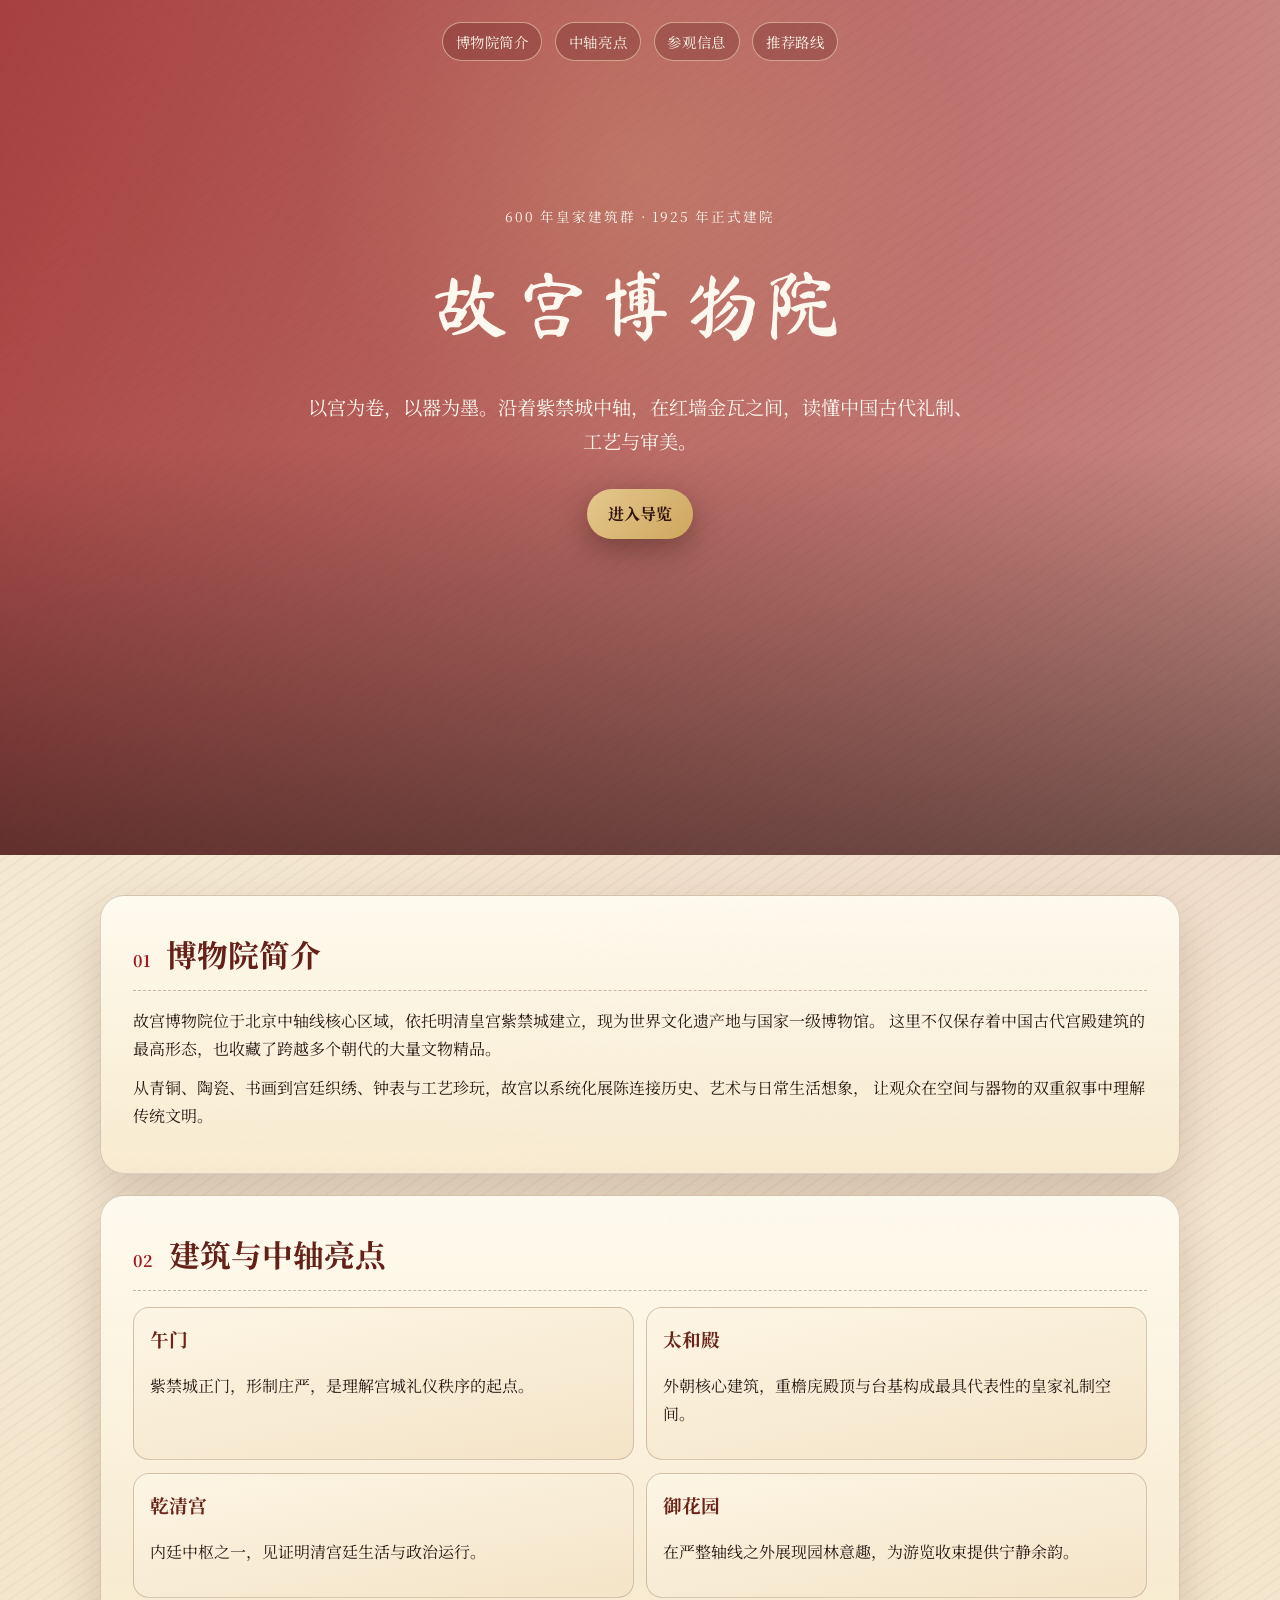
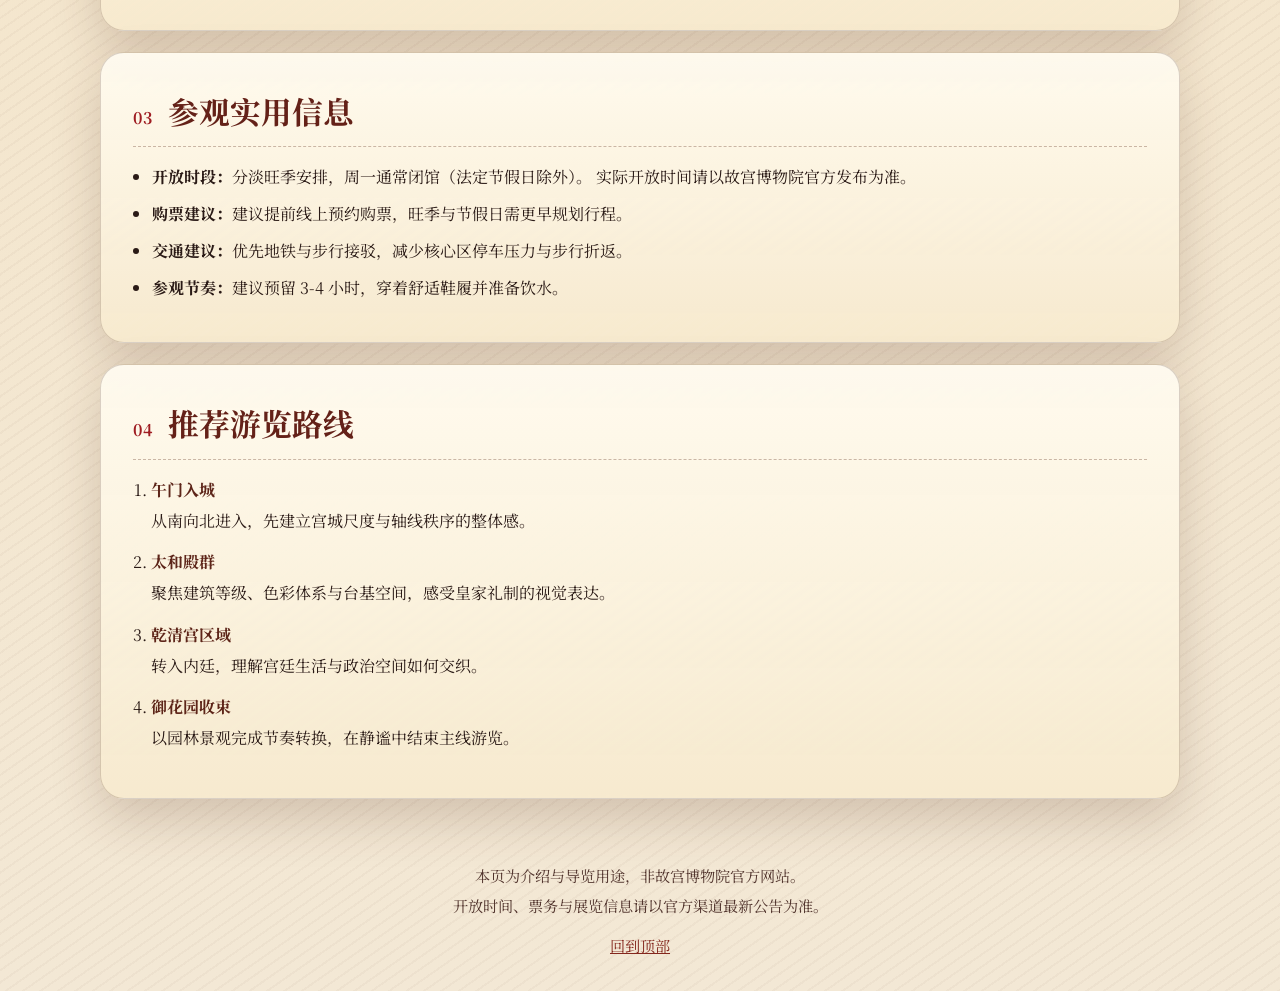
==== index.html @ 9060015d "feat: initial Forbidden City static site" ====
<!DOCTYPE html>
<html lang="zh-CN">
  <head>
    <meta charset="UTF-8" />
    <meta name="viewport" content="width=device-width, initial-scale=1.0" />
    <meta
      name="description"
      content="故宫博物院艺术风静态导览页，包含博物院简介、建筑亮点、参观信息与推荐路线。"
    />
    <title>故宫博物院 | 艺术导览</title>
    <link rel="preconnect" href="https://fonts.googleapis.com" />
    <link rel="preconnect" href="https://fonts.gstatic.com" crossorigin />
    <link
      href="https://fonts.googleapis.com/css2?family=Ma+Shan+Zheng&family=Noto+Serif+SC:wght@400;500;700&display=swap"
      rel="stylesheet"
    />
    <link rel="stylesheet" href="./style.css" />
  </head>
  <body>
    <header class="hero" id="top">
      <nav class="top-nav" aria-label="页面导航">
        <a href="#about">博物院简介</a>
        <a href="#axis">中轴亮点</a>
        <a href="#visit">参观信息</a>
        <a href="#route">推荐路线</a>
      </nav>

      <div class="hero-content">
        <p class="eyebrow">600 年皇家建筑群 · 1925 年正式建院</p>
        <h1>故宫博物院</h1>
        <p class="subtitle">
          以宫为卷，以器为墨。沿着紫禁城中轴，在红墙金瓦之间，读懂中国古代礼制、工艺与审美。
        </p>
        <a class="cta" href="#route">进入导览</a>
      </div>
    </header>

    <main>
      <section class="panel" id="about" aria-labelledby="about-title">
        <div class="panel-head">
          <p class="panel-index">01</p>
          <h2 id="about-title">博物院简介</h2>
        </div>
        <div class="panel-body">
          <p>
            故宫博物院位于北京中轴线核心区域，依托明清皇宫紫禁城建立，现为世界文化遗产地与国家一级博物馆。
            这里不仅保存着中国古代宫殿建筑的最高形态，也收藏了跨越多个朝代的大量文物精品。
          </p>
          <p>
            从青铜、陶瓷、书画到宫廷织绣、钟表与工艺珍玩，故宫以系统化展陈连接历史、艺术与日常生活想象，
            让观众在空间与器物的双重叙事中理解传统文明。
          </p>
        </div>
      </section>

      <section class="panel panel-image" id="axis" aria-labelledby="axis-title">
        <div class="panel-head">
          <p class="panel-index">02</p>
          <h2 id="axis-title">建筑与中轴亮点</h2>
        </div>
        <div class="grid">
          <article class="card">
            <h3>午门</h3>
            <p>紫禁城正门，形制庄严，是理解宫城礼仪秩序的起点。</p>
          </article>
          <article class="card">
            <h3>太和殿</h3>
            <p>外朝核心建筑，重檐庑殿顶与台基构成最具代表性的皇家礼制空间。</p>
          </article>
          <article class="card">
            <h3>乾清宫</h3>
            <p>内廷中枢之一，见证明清宫廷生活与政治运行。</p>
          </article>
          <article class="card">
            <h3>御花园</h3>
            <p>在严整轴线之外展现园林意趣，为游览收束提供宁静余韵。</p>
          </article>
        </div>
      </section>

      <section class="panel" id="visit" aria-labelledby="visit-title">
        <div class="panel-head">
          <p class="panel-index">03</p>
          <h2 id="visit-title">参观实用信息</h2>
        </div>
        <ul class="visit-list">
          <li>
            <strong>开放时段：</strong>分淡旺季安排，周一通常闭馆（法定节假日除外）。
            实际开放时间请以故宫博物院官方发布为准。
          </li>
          <li>
            <strong>购票建议：</strong>建议提前线上预约购票，旺季与节假日需更早规划行程。
          </li>
          <li>
            <strong>交通建议：</strong>优先地铁与步行接驳，减少核心区停车压力与步行折返。
          </li>
          <li>
            <strong>参观节奏：</strong>建议预留 3-4 小时，穿着舒适鞋履并准备饮水。
          </li>
        </ul>
      </section>

      <section class="panel" id="route" aria-labelledby="route-title">
        <div class="panel-head">
          <p class="panel-index">04</p>
          <h2 id="route-title">推荐游览路线</h2>
        </div>
        <ol class="route">
          <li>
            <span>午门入城</span>
            <p>从南向北进入，先建立宫城尺度与轴线秩序的整体感。</p>
          </li>
          <li>
            <span>太和殿群</span>
            <p>聚焦建筑等级、色彩体系与台基空间，感受皇家礼制的视觉表达。</p>
          </li>
          <li>
            <span>乾清宫区域</span>
            <p>转入内廷，理解宫廷生活与政治空间如何交织。</p>
          </li>
          <li>
            <span>御花园收束</span>
            <p>以园林景观完成节奏转换，在静谧中结束主线游览。</p>
          </li>
        </ol>
      </section>
    </main>

    <footer class="site-footer">
      <p>本页为介绍与导览用途，非故宫博物院官方网站。</p>
      <p>开放时间、票务与展览信息请以官方渠道最新公告为准。</p>
      <a href="#top">回到顶部</a>
    </footer>
  </body>
</html>
---- style.css ----
:root {
  --palace-red: #9f1d22;
  --vermillion: #c2372e;
  --glazed-gold: #cfab63;
  --ink: #2a1a16;
  --rice-paper: #f5eddc;
  --mist: #e8dac1;
  --line: rgba(70, 40, 30, 0.2);
  --shadow: 0 20px 50px rgba(75, 33, 18, 0.2);
}

*,
*::before,
*::after {
  box-sizing: border-box;
}

html,
body {
  margin: 0;
  padding: 0;
}

body {
  color: var(--ink);
  font-family: "Noto Serif SC", "Songti SC", serif;
  line-height: 1.75;
  background:
    radial-gradient(circle at 12% 8%, rgba(207, 171, 99, 0.18), transparent 35%),
    radial-gradient(circle at 82% 14%, rgba(159, 29, 34, 0.14), transparent 40%),
    repeating-linear-gradient(
      -35deg,
      rgba(100, 60, 45, 0.04) 0,
      rgba(100, 60, 45, 0.04) 2px,
      transparent 2px,
      transparent 10px
    ),
    linear-gradient(180deg, #f9f3e7 0%, #f4e6cd 58%, #f3e8d5 100%);
}

.hero {
  min-height: 95vh;
  padding: 1.4rem 4vw 3rem;
  position: relative;
  isolation: isolate;
  overflow: hidden;
}

.hero::before {
  content: "";
  position: absolute;
  inset: 0;
  background:
    linear-gradient(115deg, rgba(159, 29, 34, 0.82), rgba(159, 29, 34, 0.36)),
    url("https://images.unsplash.com/photo-1552550018-5253c1b171e1?auto=format&fit=crop&w=1600&q=80")
      center/cover no-repeat;
  filter: saturate(0.9) contrast(1.05);
  z-index: -2;
}

.hero::after {
  content: "";
  position: absolute;
  inset: 0;
  background:
    linear-gradient(0deg, rgba(18, 9, 7, 0.5), transparent 48%),
    radial-gradient(circle at 50% 20%, rgba(220, 190, 130, 0.2), transparent 35%);
  z-index: -1;
}

.top-nav {
  display: flex;
  flex-wrap: wrap;
  gap: 0.8rem;
  justify-content: center;
}

.top-nav a {
  color: #fdf6e8;
  text-decoration: none;
  border: 1px solid rgba(255, 235, 198, 0.52);
  padding: 0.35rem 0.8rem;
  border-radius: 999px;
  font-size: 0.9rem;
  letter-spacing: 0.04em;
  background: rgba(80, 14, 14, 0.24);
  transition: transform 220ms ease, background-color 220ms ease;
}

.top-nav a:hover,
.top-nav a:focus-visible {
  background: rgba(207, 171, 99, 0.34);
  transform: translateY(-2px);
}

.hero-content {
  max-width: 760px;
  margin: 16vh auto 0;
  text-align: center;
  color: #fdf8ee;
  animation: fade-up 820ms ease both;
}

.eyebrow {
  margin: 0 0 0.5rem;
  letter-spacing: 0.15em;
  font-size: 0.85rem;
  text-transform: uppercase;
}

h1 {
  margin: 0;
  font-family: "Ma Shan Zheng", cursive;
  font-size: clamp(2.5rem, 6vw, 5rem);
  letter-spacing: 0.08em;
  font-weight: 400;
}

.subtitle {
  margin: 1.2rem auto 0;
  max-width: 62ch;
  font-size: clamp(1rem, 2.2vw, 1.2rem);
}

.cta {
  display: inline-block;
  margin-top: 2rem;
  text-decoration: none;
  color: #31140f;
  font-weight: 700;
  background: linear-gradient(135deg, #e4c88e, #cfa65d);
  padding: 0.68rem 1.3rem;
  border-radius: 999px;
  box-shadow: 0 10px 28px rgba(35, 18, 10, 0.35);
  transition: transform 240ms ease, box-shadow 240ms ease;
}

.cta:hover,
.cta:focus-visible {
  transform: translateY(-3px) scale(1.01);
  box-shadow: 0 16px 30px rgba(35, 18, 10, 0.4);
}

main {
  width: min(1080px, 92vw);
  margin: 2.5rem auto 4rem;
}

.panel {
  background: linear-gradient(180deg, rgba(255, 251, 240, 0.94), rgba(247, 234, 206, 0.92));
  border: 1px solid var(--line);
  border-radius: 24px;
  padding: clamp(1.1rem, 2.5vw, 2rem);
  margin-bottom: 1.3rem;
  box-shadow: var(--shadow);
  backdrop-filter: blur(2px);
  animation: fade-up 700ms ease both;
}

.panel-head {
  display: flex;
  align-items: baseline;
  gap: 0.9rem;
  border-bottom: 1px dashed rgba(108, 65, 44, 0.35);
  padding-bottom: 0.5rem;
  margin-bottom: 1rem;
}

.panel-index {
  margin: 0;
  color: var(--palace-red);
  font-weight: 700;
  letter-spacing: 0.08em;
}

h2 {
  margin: 0;
  color: #642118;
  font-size: clamp(1.35rem, 2.4vw, 2rem);
}

h3 {
  margin-top: 0;
  margin-bottom: 0.4rem;
  color: #6a2518;
}

.panel-body p {
  margin: 0 0 0.7rem;
}

.grid {
  display: grid;
  grid-template-columns: repeat(2, minmax(0, 1fr));
  gap: 0.8rem;
}

.card {
  border: 1px solid rgba(102, 60, 41, 0.25);
  border-radius: 16px;
  background: linear-gradient(170deg, #fdf5e5, #f4e4c7);
  padding: 0.95rem 1rem;
  transition: transform 250ms ease, border-color 250ms ease;
}

.card:hover {
  transform: translateY(-4px);
  border-color: rgba(159, 29, 34, 0.45);
}

.visit-list {
  margin: 0;
  padding-left: 1.2rem;
}

.visit-list li {
  margin-bottom: 0.55rem;
}

.route {
  margin: 0;
  padding-left: 1.15rem;
}

.route li {
  margin: 0 0 0.85rem;
}

.route span {
  display: inline-block;
  font-weight: 700;
  color: #5d2519;
}

.route p {
  margin: 0.18rem 0 0;
}

.site-footer {
  width: min(1080px, 92vw);
  margin: 0 auto 2rem;
  text-align: center;
  color: #51342d;
  font-size: 0.95rem;
}

.site-footer p {
  margin: 0.2rem 0;
}

.site-footer a {
  display: inline-block;
  margin-top: 0.65rem;
  color: #84271d;
}

@keyframes fade-up {
  from {
    opacity: 0;
    transform: translateY(18px);
  }
  to {
    opacity: 1;
    transform: translateY(0);
  }
}

@media (max-width: 800px) {
  .hero-content {
    margin-top: 12vh;
  }

  .grid {
    grid-template-columns: 1fr;
  }

  .top-nav {
    justify-content: flex-start;
  }
}

@media (max-width: 520px) {
  .hero {
    padding-top: 1rem;
  }

  .top-nav a {
    font-size: 0.82rem;
  }

  .panel {
    border-radius: 18px;
  }
}
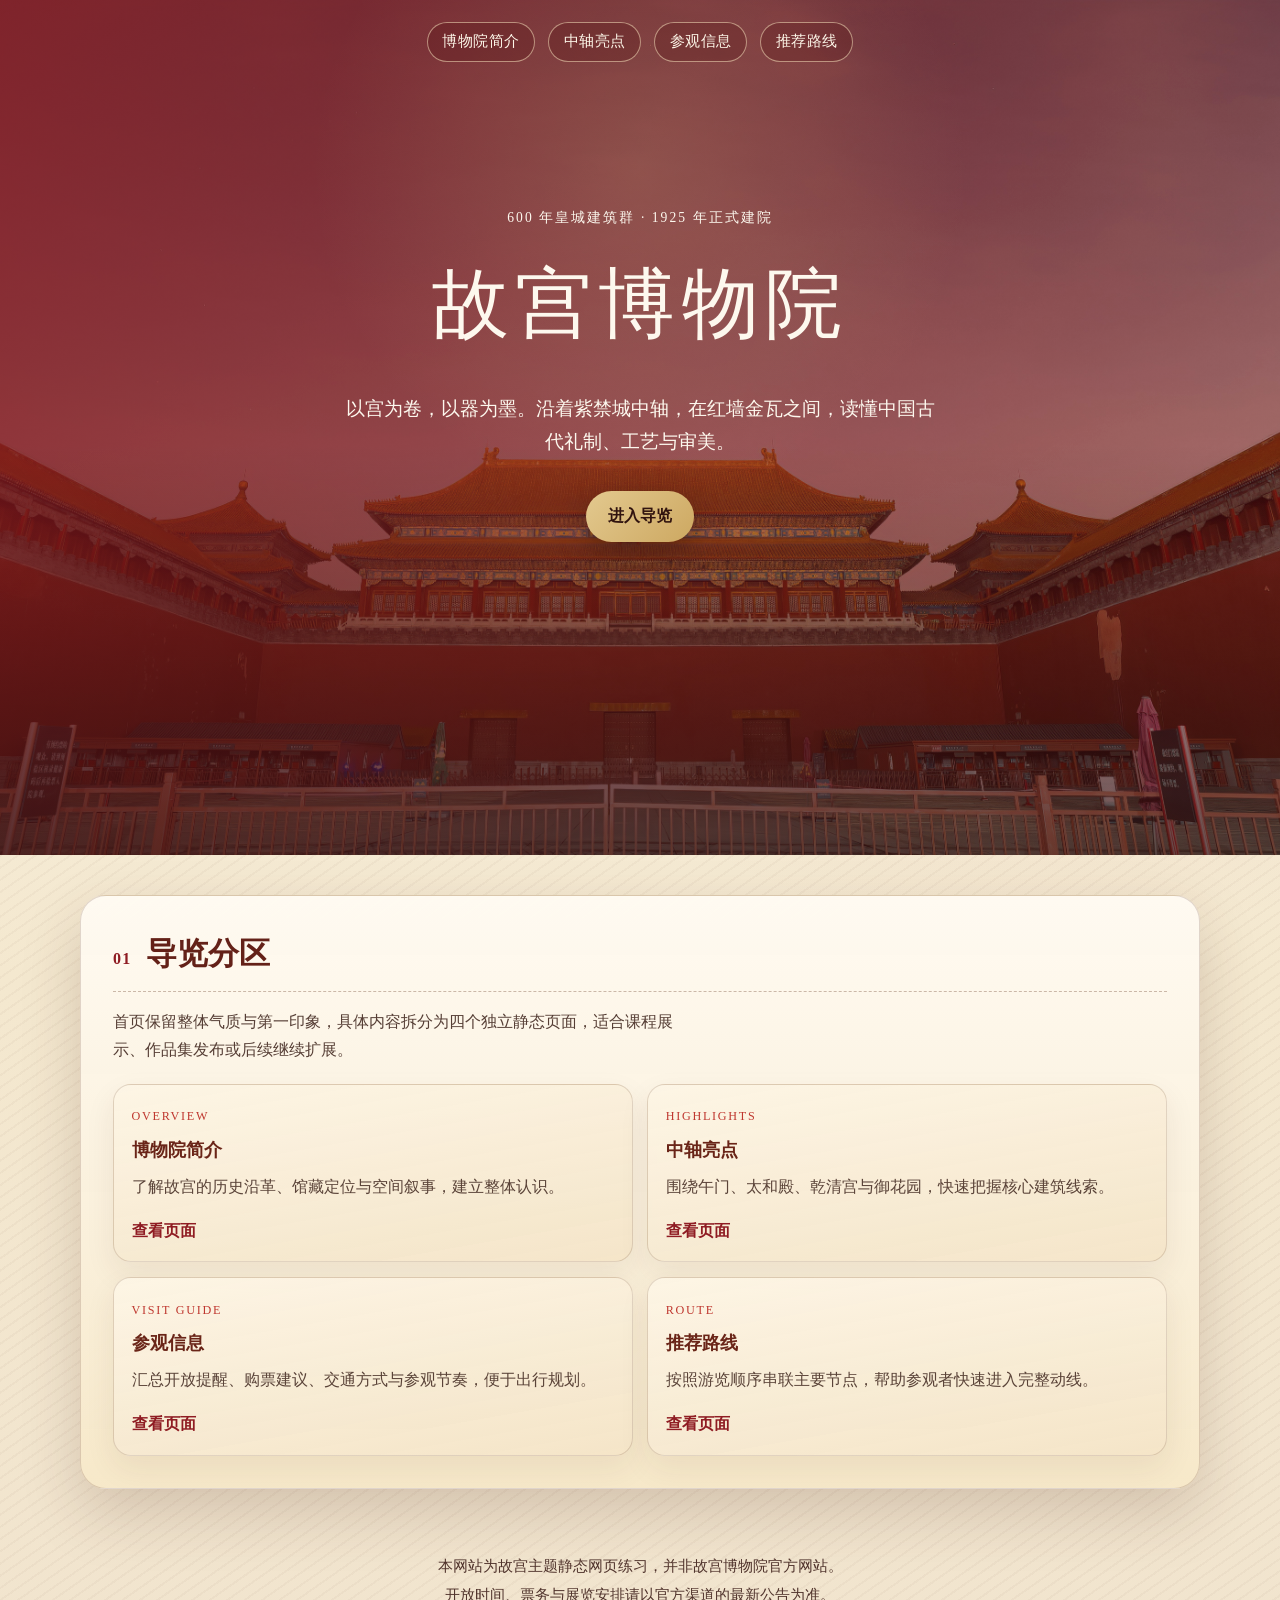
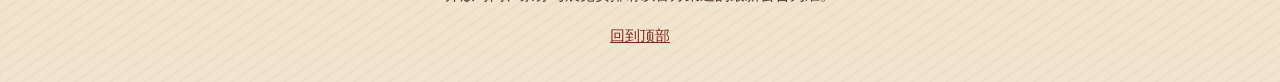
==== commit c595efa3: "重构静态站结构并本地化资源" ====
--- a/index.html
+++ b/index.html
@@ -5,130 +5,71 @@
     <meta name="viewport" content="width=device-width, initial-scale=1.0" />
     <meta
       name="description"
-      content="故宫博物院艺术风静态导览页，包含博物院简介、建筑亮点、参观信息与推荐路线。"
+      content="故宫博物院主题静态网站首页，包含博物院简介、中轴亮点、参观信息与推荐路线四个独立页面入口。"
     />
-    <title>故宫博物院 | 艺术导览</title>
-    <link rel="preconnect" href="https://fonts.googleapis.com" />
-    <link rel="preconnect" href="https://fonts.gstatic.com" crossorigin />
-    <link
-      href="https://fonts.googleapis.com/css2?family=Ma+Shan+Zheng&family=Noto+Serif+SC:wght@400;500;700&display=swap"
-      rel="stylesheet"
-    />
-    <link rel="stylesheet" href="./style.css" />
+    <title>故宫博物院｜导览首页</title>
+    <link rel="stylesheet" href="./assets/styles/main.css" />
   </head>
-  <body>
+  <body class="site-page site-page--home">
     <header class="hero" id="top">
-      <nav class="top-nav" aria-label="页面导航">
-        <a href="#about">博物院简介</a>
-        <a href="#axis">中轴亮点</a>
-        <a href="#visit">参观信息</a>
-        <a href="#route">推荐路线</a>
+      <nav class="top-nav" aria-label="主导航">
+        <a href="./about.html">博物院简介</a>
+        <a href="./axis.html">中轴亮点</a>
+        <a href="./visit.html">参观信息</a>
+        <a href="./route.html">推荐路线</a>
       </nav>
 
       <div class="hero-content">
-        <p class="eyebrow">600 年皇家建筑群 · 1925 年正式建院</p>
-        <h1>故宫博物院</h1>
+        <p class="eyebrow">600 年皇城建筑群 · 1925 年正式建院</p>
+        <h1 class="site-title">故宫博物院</h1>
         <p class="subtitle">
           以宫为卷，以器为墨。沿着紫禁城中轴，在红墙金瓦之间，读懂中国古代礼制、工艺与审美。
         </p>
-        <a class="cta" href="#route">进入导览</a>
+        <a class="cta" href="./route.html">进入导览</a>
       </div>
     </header>
 
-    <main>
-      <section class="panel" id="about" aria-labelledby="about-title">
+    <main class="site-main">
+      <section class="panel hub-panel" aria-labelledby="hub-title">
         <div class="panel-head">
           <p class="panel-index">01</p>
-          <h2 id="about-title">博物院简介</h2>
+          <h2 class="panel-title" id="hub-title">导览分区</h2>
         </div>
-        <div class="panel-body">
-          <p>
-            故宫博物院位于北京中轴线核心区域，依托明清皇宫紫禁城建立，现为世界文化遗产地与国家一级博物馆。
-            这里不仅保存着中国古代宫殿建筑的最高形态，也收藏了跨越多个朝代的大量文物精品。
-          </p>
-          <p>
-            从青铜、陶瓷、书画到宫廷织绣、钟表与工艺珍玩，故宫以系统化展陈连接历史、艺术与日常生活想象，
-            让观众在空间与器物的双重叙事中理解传统文明。
-          </p>
+        <p class="panel-intro">
+          首页保留整体气质与第一印象，具体内容拆分为四个独立静态页面，适合课程展示、作品集发布或后续继续扩展。
+        </p>
+        <div class="hub-grid">
+          <a class="hub-card" href="./about.html">
+            <span class="hub-kicker">Overview</span>
+            <h3 class="card-title">博物院简介</h3>
+            <p class="card-copy">了解故宫的历史沿革、馆藏定位与空间叙事，建立整体认识。</p>
+            <span class="hub-link">查看页面</span>
+          </a>
+          <a class="hub-card" href="./axis.html">
+            <span class="hub-kicker">Highlights</span>
+            <h3 class="card-title">中轴亮点</h3>
+            <p class="card-copy">围绕午门、太和殿、乾清宫与御花园，快速把握核心建筑线索。</p>
+            <span class="hub-link">查看页面</span>
+          </a>
+          <a class="hub-card" href="./visit.html">
+            <span class="hub-kicker">Visit Guide</span>
+            <h3 class="card-title">参观信息</h3>
+            <p class="card-copy">汇总开放提醒、购票建议、交通方式与参观节奏，便于出行规划。</p>
+            <span class="hub-link">查看页面</span>
+          </a>
+          <a class="hub-card" href="./route.html">
+            <span class="hub-kicker">Route</span>
+            <h3 class="card-title">推荐路线</h3>
+            <p class="card-copy">按照游览顺序串联主要节点，帮助参观者快速进入完整动线。</p>
+            <span class="hub-link">查看页面</span>
+          </a>
         </div>
-      </section>
-
-      <section class="panel panel-image" id="axis" aria-labelledby="axis-title">
-        <div class="panel-head">
-          <p class="panel-index">02</p>
-          <h2 id="axis-title">建筑与中轴亮点</h2>
-        </div>
-        <div class="grid">
-          <article class="card">
-            <h3>午门</h3>
-            <p>紫禁城正门，形制庄严，是理解宫城礼仪秩序的起点。</p>
-          </article>
-          <article class="card">
-            <h3>太和殿</h3>
-            <p>外朝核心建筑，重檐庑殿顶与台基构成最具代表性的皇家礼制空间。</p>
-          </article>
-          <article class="card">
-            <h3>乾清宫</h3>
-            <p>内廷中枢之一，见证明清宫廷生活与政治运行。</p>
-          </article>
-          <article class="card">
-            <h3>御花园</h3>
-            <p>在严整轴线之外展现园林意趣，为游览收束提供宁静余韵。</p>
-          </article>
-        </div>
-      </section>
-
-      <section class="panel" id="visit" aria-labelledby="visit-title">
-        <div class="panel-head">
-          <p class="panel-index">03</p>
-          <h2 id="visit-title">参观实用信息</h2>
-        </div>
-        <ul class="visit-list">
-          <li>
-            <strong>开放时段：</strong>分淡旺季安排，周一通常闭馆（法定节假日除外）。
-            实际开放时间请以故宫博物院官方发布为准。
-          </li>
-          <li>
-            <strong>购票建议：</strong>建议提前线上预约购票，旺季与节假日需更早规划行程。
-          </li>
-          <li>
-            <strong>交通建议：</strong>优先地铁与步行接驳，减少核心区停车压力与步行折返。
-          </li>
-          <li>
-            <strong>参观节奏：</strong>建议预留 3-4 小时，穿着舒适鞋履并准备饮水。
-          </li>
-        </ul>
-      </section>
-
-      <section class="panel" id="route" aria-labelledby="route-title">
-        <div class="panel-head">
-          <p class="panel-index">04</p>
-          <h2 id="route-title">推荐游览路线</h2>
-        </div>
-        <ol class="route">
-          <li>
-            <span>午门入城</span>
-            <p>从南向北进入，先建立宫城尺度与轴线秩序的整体感。</p>
-          </li>
-          <li>
-            <span>太和殿群</span>
-            <p>聚焦建筑等级、色彩体系与台基空间，感受皇家礼制的视觉表达。</p>
-          </li>
-          <li>
-            <span>乾清宫区域</span>
-            <p>转入内廷，理解宫廷生活与政治空间如何交织。</p>
-          </li>
-          <li>
-            <span>御花园收束</span>
-            <p>以园林景观完成节奏转换，在静谧中结束主线游览。</p>
-          </li>
-        </ol>
       </section>
     </main>
 
     <footer class="site-footer">
-      <p>本页为介绍与导览用途，非故宫博物院官方网站。</p>
-      <p>开放时间、票务与展览信息请以官方渠道最新公告为准。</p>
+      <p>本网站为故宫主题静态网页练习，并非故宫博物院官方网站。</p>
+      <p>开放时间、票务与展览安排请以官方渠道的最新公告为准。</p>
       <a href="#top">回到顶部</a>
     </footer>
   </body>
--- a/assets/styles/main.css
+++ b/assets/styles/main.css
@@ -0,0 +1,3 @@
+@import url("./base.css");
+@import url("./components.css");
+@import url("./pages.css");
